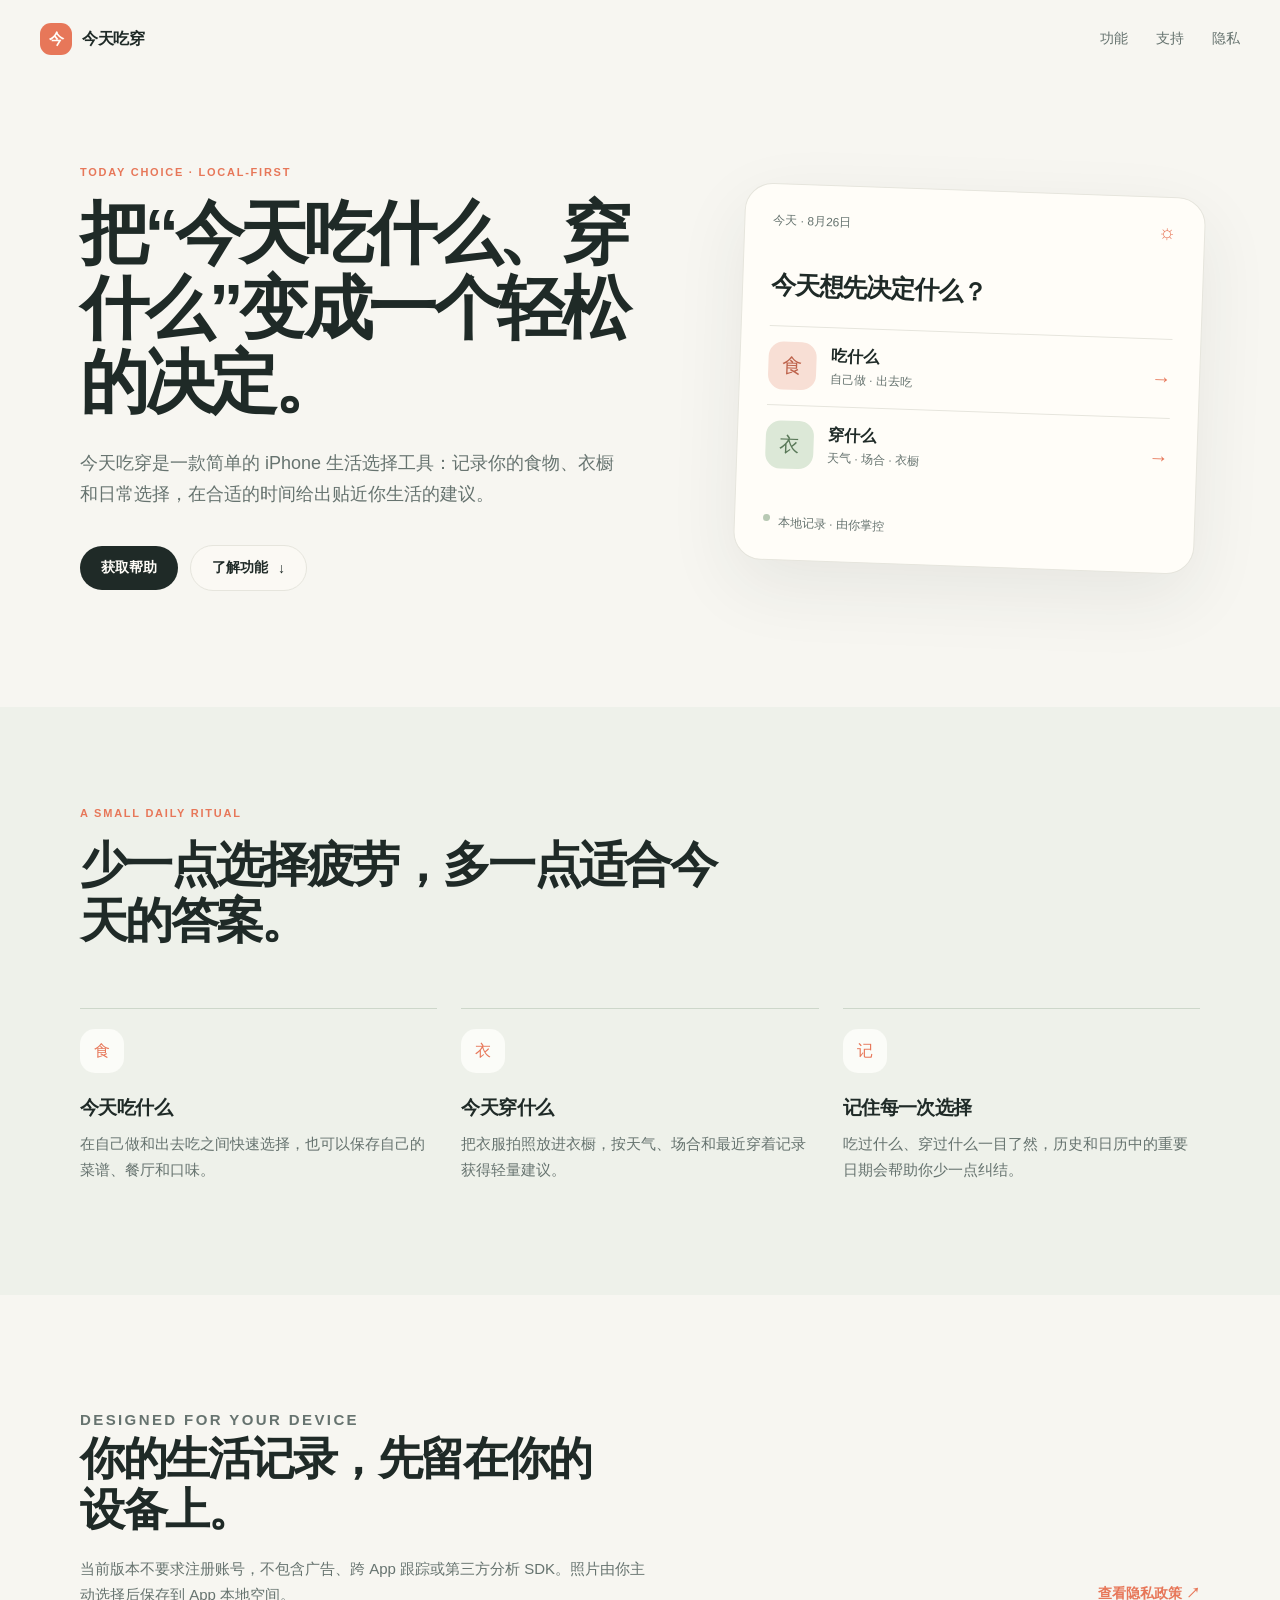
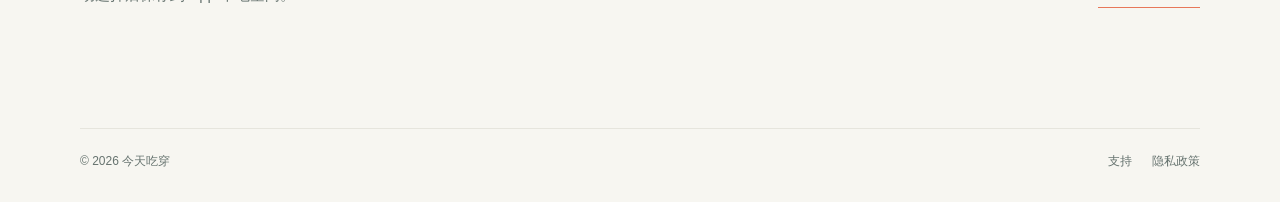
==== index.html @ 06b759f9 "Publish Today Choice support pages" ====
<!doctype html><html lang="zh-CN"><head><meta charset="utf-8"><meta name="viewport" content="width=device-width,initial-scale=1"><title>今天吃穿 · 让今天的选择简单一点</title><meta name="description" content="今天吃穿是一款本地优先的 iPhone 生活选择工具，帮助你决定今天吃什么、穿什么，并记住每一次选择。"><meta property="og:title" content="今天吃穿"><meta property="og:description" content="让今天的吃与穿，简单一点。"><meta property="og:image" content="og.png"><link rel="stylesheet" href="styles.css"></head><body><nav class="nav"><a class="brand" href="./"><span class="brand-mark">今</span><span>今天吃穿</span></a><div class="nav-links"><a href="#features">功能</a><a href="support/">支持</a><a href="privacy/">隐私</a></div></nav><section class="hero shell"><div><p class="eyebrow">TODAY CHOICE · LOCAL-FIRST</p><h1>把“今天吃什么、穿什么”变成一个轻松的决定。</h1><p class="lede">今天吃穿是一款简单的 iPhone 生活选择工具：记录你的食物、衣橱和日常选择，在合适的时间给出贴近你生活的建议。</p><div class="actions"><a class="button primary" href="support/">获取帮助</a><a class="button secondary" href="#features">了解功能 <span aria-hidden="true">↓</span></a></div></div><div class="choice-card" aria-label="应用功能示意"><div class="card-top"><span>今天 · 8月26日</span><span class="sun">☼</span></div><h2>今天想先决定什么？</h2><div class="choice-row"><div class="choice-icon food">食</div><div><strong>吃什么</strong><small>自己做 · 出去吃</small></div><span class="arrow">→</span></div><div class="choice-row"><div class="choice-icon wear">衣</div><div><strong>穿什么</strong><small>天气 · 场合 · 衣橱</small></div><span class="arrow">→</span></div><div class="card-foot"><span class="tiny-dot"></span>本地记录 · 由你掌控</div></div></section><section id="features" class="feature-section"><div class="shell"><p class="eyebrow">A SMALL DAILY RITUAL</p><h2 class="section-title">少一点选择疲劳，多一点适合今天的答案。</h2><div class="feature-grid"><article class="feature"><span class="feature-icon">食</span><h3>今天吃什么</h3><p>在自己做和出去吃之间快速选择，也可以保存自己的菜谱、餐厅和口味。</p></article><article class="feature"><span class="feature-icon">衣</span><h3>今天穿什么</h3><p>把衣服拍照放进衣橱，按天气、场合和最近穿着记录获得轻量建议。</p></article><article class="feature"><span class="feature-icon">记</span><h3>记住每一次选择</h3><p>吃过什么、穿过什么一目了然，历史和日历中的重要日期会帮助你少一点纠结。</p></article></div></div></section><section class="privacy-callout shell"><div><p class="eyebrow">DESIGNED FOR YOUR DEVICE</p><h2>你的生活记录，先留在你的设备上。</h2><p>当前版本不要求注册账号，不包含广告、跨 App 跟踪或第三方分析 SDK。照片由你主动选择后保存到 App 本地空间。</p></div><a class="text-link" href="privacy/">查看隐私政策 <span aria-hidden="true">↗</span></a></section><footer class="footer shell"><span>© 2026 今天吃穿</span><span><a href="support/">支持</a><a href="privacy/">隐私政策</a></span></footer></body></html>
---- styles.css ----
:root{--ink:#1f2a27;--muted:#66736f;--paper:#f7f6f1;--card:#fffdf8;--line:#e6e5dd;--coral:#e77759;--sage:#b8c9b4}*{box-sizing:border-box}html{scroll-behavior:smooth}body{margin:0;background:var(--paper);color:var(--ink);font-family:-apple-system,BlinkMacSystemFont,"PingFang SC","Helvetica Neue",sans-serif}a{color:inherit;text-decoration:none}.shell{width:min(1120px,calc(100% - 48px));margin:0 auto}.nav{height:78px;display:flex;align-items:center;justify-content:space-between;width:min(1200px,calc(100% - 48px));margin:0 auto}.brand{display:inline-flex;align-items:center;gap:10px;font-size:16px;font-weight:700;letter-spacing:-.02em}.brand-mark{display:grid;place-items:center;width:32px;height:32px;border-radius:11px;color:#fffdf8;background:var(--coral);font-size:15px}.nav-links{display:flex;gap:28px;color:var(--muted);font-size:14px}.nav-links a:hover,.footer a:hover,.text-link:hover{color:var(--coral)}.hero{display:grid;grid-template-columns:1.12fr .88fr;gap:72px;align-items:center;padding:88px 0 116px}.eyebrow{color:var(--coral);font-size:11px;font-weight:750;letter-spacing:.16em;margin:0 0 18px}h1{max-width:680px;font-size:clamp(42px,5.4vw,72px);line-height:1.08;letter-spacing:-.065em;margin:0;font-weight:720}.lede{max-width:550px;color:var(--muted);font-size:18px;line-height:1.75;margin:28px 0 0}.actions{display:flex;align-items:center;gap:12px;margin-top:34px}.button{display:inline-flex;align-items:center;gap:10px;border-radius:999px;padding:13px 21px;font-size:14px;font-weight:700}.button.primary{color:#fffdf8;background:var(--ink)}.button.secondary{border:1px solid var(--line);background:rgba(255,253,248,.5)}.choice-card{background:var(--card);border:1px solid var(--line);border-radius:28px;padding:28px;box-shadow:0 24px 70px rgba(42,50,45,.08);transform:rotate(2deg)}.card-top,.card-foot{color:var(--muted);font-size:12px;display:flex;justify-content:space-between}.sun{color:var(--coral);font-size:20px;line-height:12px}.choice-card h2{font-size:25px;letter-spacing:-.045em;margin:39px 0 24px}.choice-row{display:grid;grid-template-columns:48px 1fr auto;align-items:center;gap:14px;padding:15px 0;border-top:1px solid var(--line)}.choice-icon,.feature-icon{display:grid;place-items:center;border-radius:15px;width:48px;height:48px;font-size:20px}.choice-icon.food{background:#f8dfd5;color:#bd624b}.choice-icon.wear{background:#dce8d7;color:#597858}.choice-row strong{display:block;font-size:16px}.choice-row small{color:var(--muted);display:block;margin-top:4px;font-size:12px}.arrow{color:var(--coral);font-size:20px}.card-foot{justify-content:flex-start;gap:8px;margin-top:31px}.tiny-dot{width:7px;height:7px;border-radius:50%;background:var(--sage)}.feature-section{background:#eef1ea;padding:100px 0 112px}.section-title{max-width:650px;font-size:clamp(30px,4vw,48px);line-height:1.16;letter-spacing:-.055em;margin:0}.feature-grid{display:grid;grid-template-columns:repeat(3,1fr);gap:24px;margin-top:60px}.feature{border-top:1px solid #cdd7ca;padding-top:20px}.feature-icon{width:44px;height:44px;background:#fbfcf8;color:var(--coral);font-size:16px}.feature h3{font-size:19px;margin:22px 0 10px;letter-spacing:-.03em}.feature p,.privacy-callout p{color:var(--muted);line-height:1.72;font-size:15px;margin:0}.privacy-callout{display:flex;justify-content:space-between;gap:40px;align-items:end;padding:112px 0 120px}.privacy-callout h2{max-width:530px;font-size:clamp(30px,3.6vw,45px);line-height:1.15;letter-spacing:-.055em;margin:0 0 20px}.privacy-callout p{max-width:580px}.text-link{white-space:nowrap;font-size:14px;font-weight:700;color:var(--coral);padding-bottom:4px;border-bottom:1px solid currentColor}.footer{border-top:1px solid var(--line);padding:24px 0 32px;color:var(--muted);display:flex;justify-content:space-between;font-size:12px}.footer span:last-child{display:flex;gap:20px}.legal-page{width:min(760px,calc(100% - 40px));margin:0 auto;padding:58px 0 96px;line-height:1.8}.legal-back{display:inline-block;color:var(--coral);font-size:14px;font-weight:700;margin-bottom:72px}.legal-page h1{font-size:clamp(38px,6vw,60px);letter-spacing:-.06em}.legal-date{color:var(--muted);font-size:14px;margin-top:10px}.legal-page h2{font-size:22px;letter-spacing:-.035em;margin:45px 0 8px}.legal-page p{color:var(--muted);font-size:16px}.legal-page .eyebrow{margin-bottom:14px}.inline-link{color:var(--coral);text-decoration:underline;text-underline-offset:3px}.legal-contact{border-top:1px solid var(--line);margin-top:58px;padding-top:22px;font-size:13px!important}.legal-intro{font-size:18px!important}.support-links{display:flex;gap:24px;margin-top:50px}@media(max-width:800px){.hero{grid-template-columns:1fr;gap:50px;padding:60px 0 88px}.choice-card{max-width:520px;width:100%;justify-self:center}.feature-grid{grid-template-columns:1fr;gap:42px;margin-top:44px}.privacy-callout{display:block;padding:80px 0 90px}.text-link{display:inline-block;margin-top:28px}}@media(max-width:520px){.shell,.nav{width:min(100% - 32px,1120px)}.nav{height:68px}.nav-links{gap:14px;font-size:12px}.lede{font-size:16px}.choice-card{padding:22px;border-radius:22px}.footer{display:block}.footer span:last-child{margin-top:12px}}
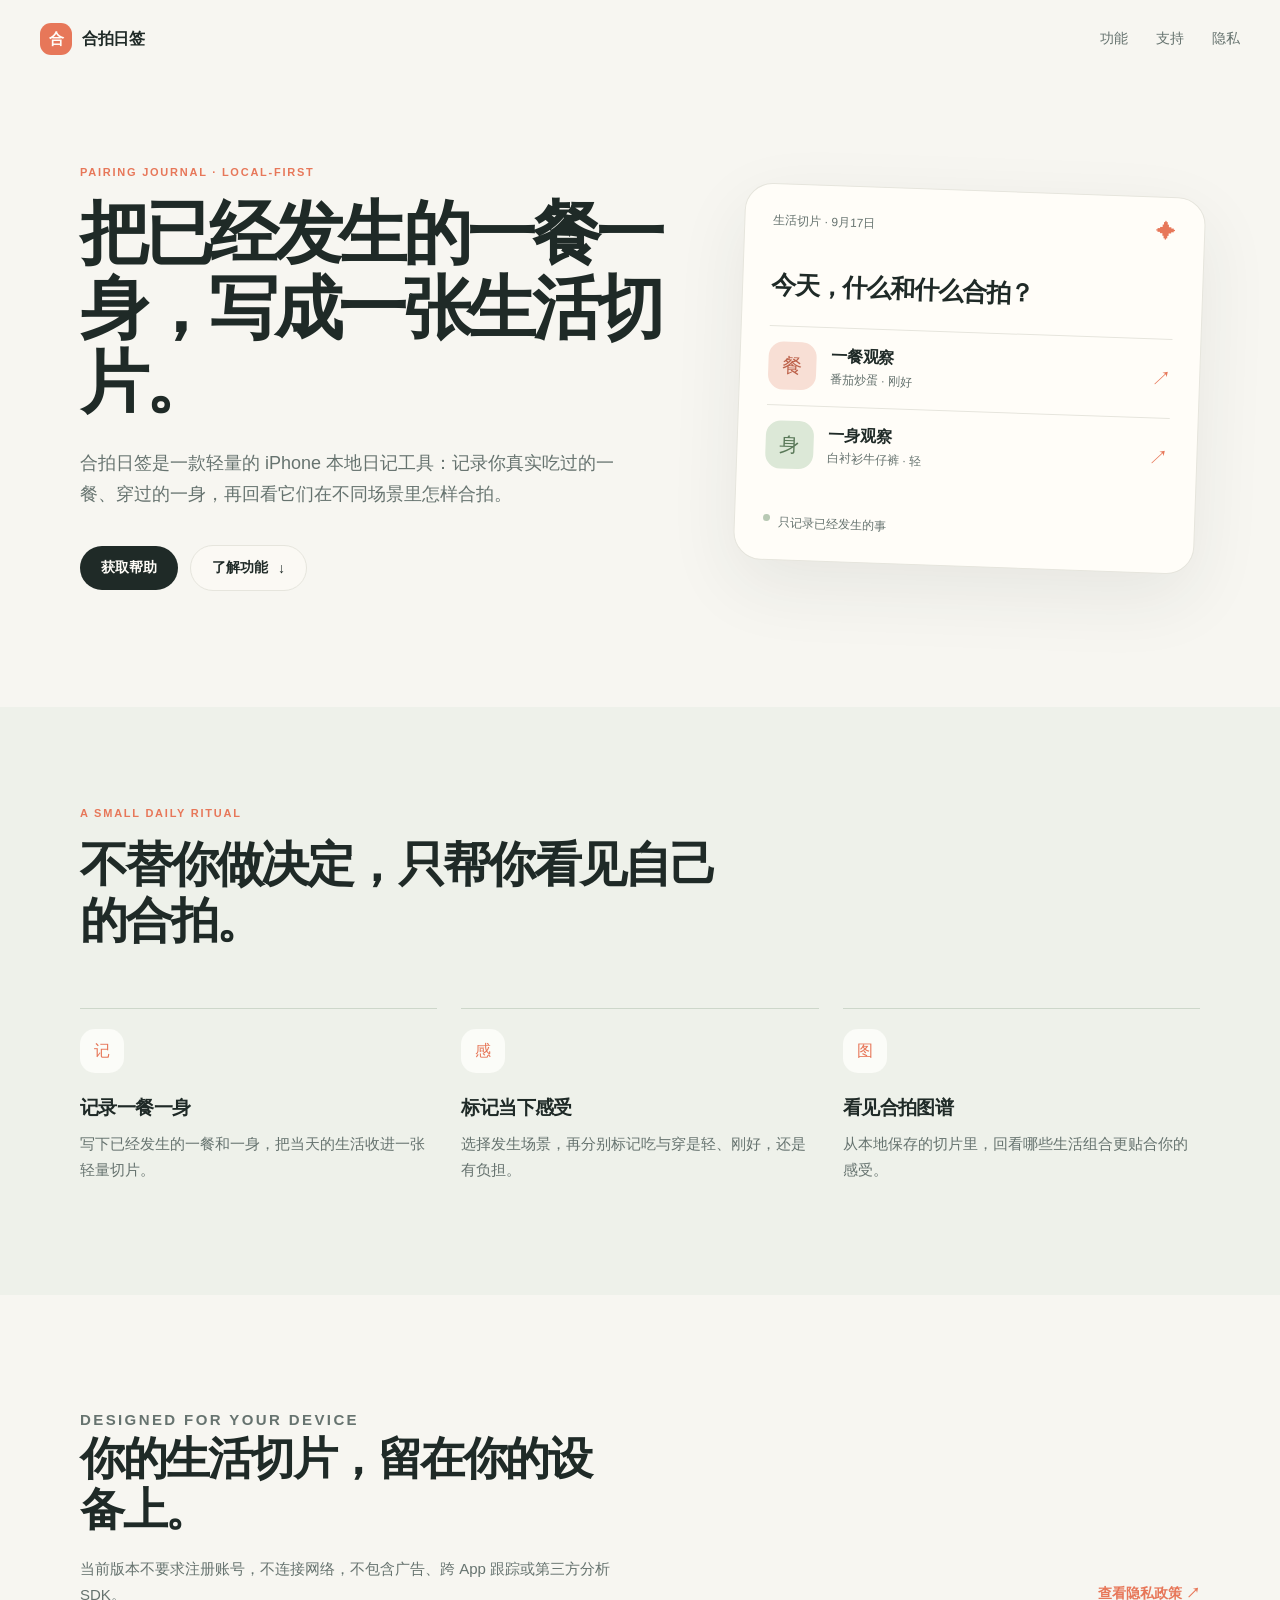
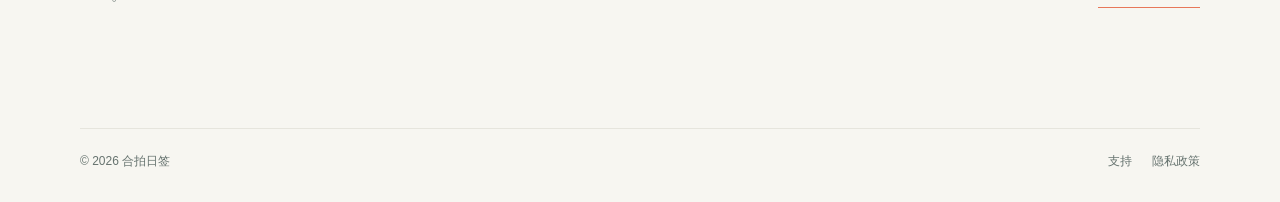
==== commit c24f9704: "Align public pages with pairing journal" ====
--- a/index.html
+++ b/index.html
@@ -1 +1 @@
-<!doctype html><html lang="zh-CN"><head><meta charset="utf-8"><meta name="viewport" content="width=device-width,initial-scale=1"><title>今天吃穿 · 让今天的选择简单一点</title><meta name="description" content="今天吃穿是一款本地优先的 iPhone 生活选择工具，帮助你决定今天吃什么、穿什么，并记住每一次选择。"><meta property="og:title" content="今天吃穿"><meta property="og:description" content="让今天的吃与穿，简单一点。"><meta property="og:image" content="og.png"><link rel="stylesheet" href="styles.css"></head><body><nav class="nav"><a class="brand" href="./"><span class="brand-mark">今</span><span>今天吃穿</span></a><div class="nav-links"><a href="#features">功能</a><a href="support/">支持</a><a href="privacy/">隐私</a></div></nav><section class="hero shell"><div><p class="eyebrow">TODAY CHOICE · LOCAL-FIRST</p><h1>把“今天吃什么、穿什么”变成一个轻松的决定。</h1><p class="lede">今天吃穿是一款简单的 iPhone 生活选择工具：记录你的食物、衣橱和日常选择，在合适的时间给出贴近你生活的建议。</p><div class="actions"><a class="button primary" href="support/">获取帮助</a><a class="button secondary" href="#features">了解功能 <span aria-hidden="true">↓</span></a></div></div><div class="choice-card" aria-label="应用功能示意"><div class="card-top"><span>今天 · 8月26日</span><span class="sun">☼</span></div><h2>今天想先决定什么？</h2><div class="choice-row"><div class="choice-icon food">食</div><div><strong>吃什么</strong><small>自己做 · 出去吃</small></div><span class="arrow">→</span></div><div class="choice-row"><div class="choice-icon wear">衣</div><div><strong>穿什么</strong><small>天气 · 场合 · 衣橱</small></div><span class="arrow">→</span></div><div class="card-foot"><span class="tiny-dot"></span>本地记录 · 由你掌控</div></div></section><section id="features" class="feature-section"><div class="shell"><p class="eyebrow">A SMALL DAILY RITUAL</p><h2 class="section-title">少一点选择疲劳，多一点适合今天的答案。</h2><div class="feature-grid"><article class="feature"><span class="feature-icon">食</span><h3>今天吃什么</h3><p>在自己做和出去吃之间快速选择，也可以保存自己的菜谱、餐厅和口味。</p></article><article class="feature"><span class="feature-icon">衣</span><h3>今天穿什么</h3><p>把衣服拍照放进衣橱，按天气、场合和最近穿着记录获得轻量建议。</p></article><article class="feature"><span class="feature-icon">记</span><h3>记住每一次选择</h3><p>吃过什么、穿过什么一目了然，历史和日历中的重要日期会帮助你少一点纠结。</p></article></div></div></section><section class="privacy-callout shell"><div><p class="eyebrow">DESIGNED FOR YOUR DEVICE</p><h2>你的生活记录，先留在你的设备上。</h2><p>当前版本不要求注册账号，不包含广告、跨 App 跟踪或第三方分析 SDK。照片由你主动选择后保存到 App 本地空间。</p></div><a class="text-link" href="privacy/">查看隐私政策 <span aria-hidden="true">↗</span></a></section><footer class="footer shell"><span>© 2026 今天吃穿</span><span><a href="support/">支持</a><a href="privacy/">隐私政策</a></span></footer></body></html>
+<!doctype html><html lang="zh-CN"><head><meta charset="utf-8"><meta name="viewport" content="width=device-width,initial-scale=1"><title>合拍日签 · 记录一餐一身的生活切片</title><meta name="description" content="合拍日签是一款本地优先的 iPhone 生活日记工具，记录一餐一身，回看它们在不同场景里怎样合拍。"><meta property="og:title" content="合拍日签"><meta property="og:description" content="记录一餐一身的生活切片。"><meta property="og:image" content="og.png"><link rel="stylesheet" href="styles.css"></head><body><nav class="nav"><a class="brand" href="./"><span class="brand-mark">合</span><span>合拍日签</span></a><div class="nav-links"><a href="#features">功能</a><a href="support/">支持</a><a href="privacy/">隐私</a></div></nav><section class="hero shell"><div><p class="eyebrow">PAIRING JOURNAL · LOCAL-FIRST</p><h1>把已经发生的一餐一身，写成一张生活切片。</h1><p class="lede">合拍日签是一款轻量的 iPhone 本地日记工具：记录你真实吃过的一餐、穿过的一身，再回看它们在不同场景里怎样合拍。</p><div class="actions"><a class="button primary" href="support/">获取帮助</a><a class="button secondary" href="#features">了解功能 <span aria-hidden="true">↓</span></a></div></div><div class="choice-card" aria-label="合拍日签功能示意"><div class="card-top"><span>生活切片 · 9月17日</span><span class="sun">✦</span></div><h2>今天，什么和什么合拍？</h2><div class="choice-row"><div class="choice-icon food">餐</div><div><strong>一餐观察</strong><small>番茄炒蛋 · 刚好</small></div><span class="arrow">↗</span></div><div class="choice-row"><div class="choice-icon wear">身</div><div><strong>一身观察</strong><small>白衬衫牛仔裤 · 轻</small></div><span class="arrow">↗</span></div><div class="card-foot"><span class="tiny-dot"></span>只记录已经发生的事</div></div></section><section id="features" class="feature-section"><div class="shell"><p class="eyebrow">A SMALL DAILY RITUAL</p><h2 class="section-title">不替你做决定，只帮你看见自己的合拍。</h2><div class="feature-grid"><article class="feature"><span class="feature-icon">记</span><h3>记录一餐一身</h3><p>写下已经发生的一餐和一身，把当天的生活收进一张轻量切片。</p></article><article class="feature"><span class="feature-icon">感</span><h3>标记当下感受</h3><p>选择发生场景，再分别标记吃与穿是轻、刚好，还是有负担。</p></article><article class="feature"><span class="feature-icon">图</span><h3>看见合拍图谱</h3><p>从本地保存的切片里，回看哪些生活组合更贴合你的感受。</p></article></div></div></section><section class="privacy-callout shell"><div><p class="eyebrow">DESIGNED FOR YOUR DEVICE</p><h2>你的生活切片，留在你的设备上。</h2><p>当前版本不要求注册账号，不连接网络，不包含广告、跨 App 跟踪或第三方分析 SDK。</p></div><a class="text-link" href="privacy/">查看隐私政策 <span aria-hidden="true">↗</span></a></section><footer class="footer shell"><span>© 2026 合拍日签</span><span><a href="support/">支持</a><a href="privacy/">隐私政策</a></span></footer></body></html>
